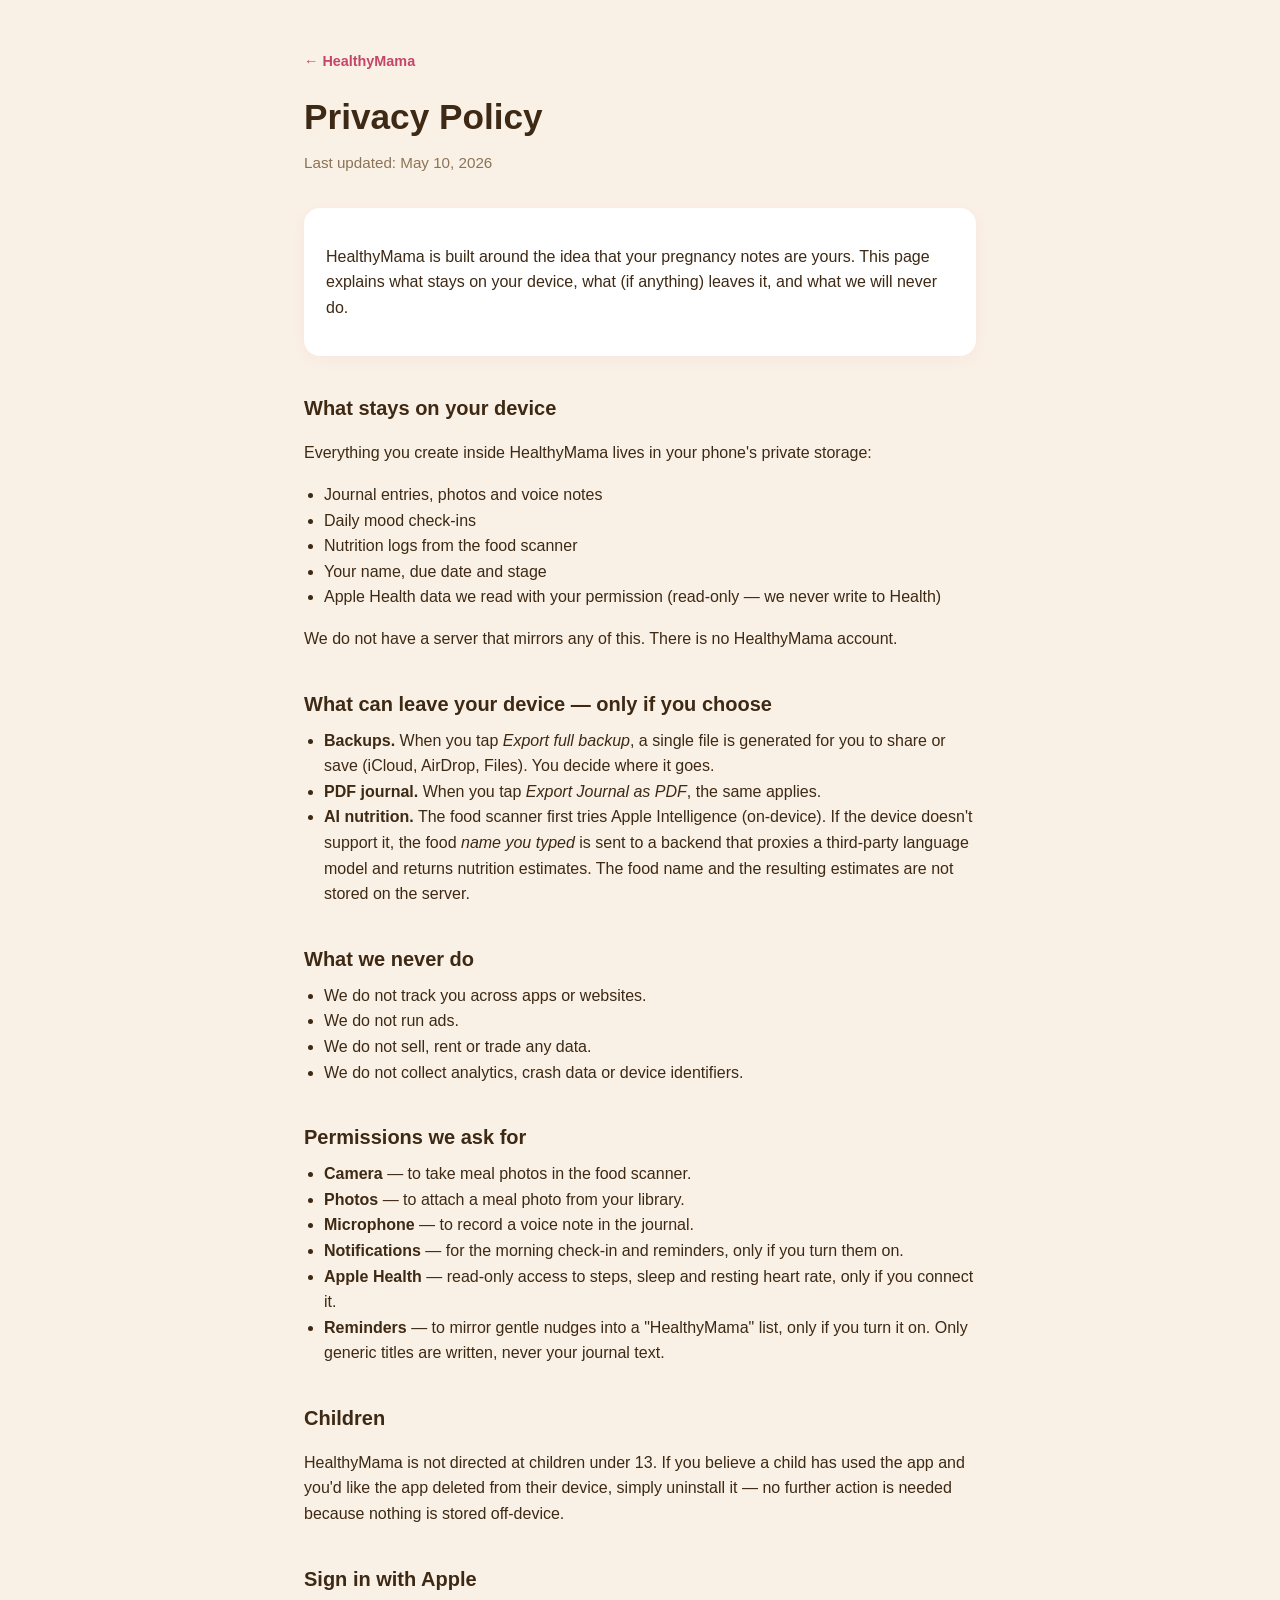
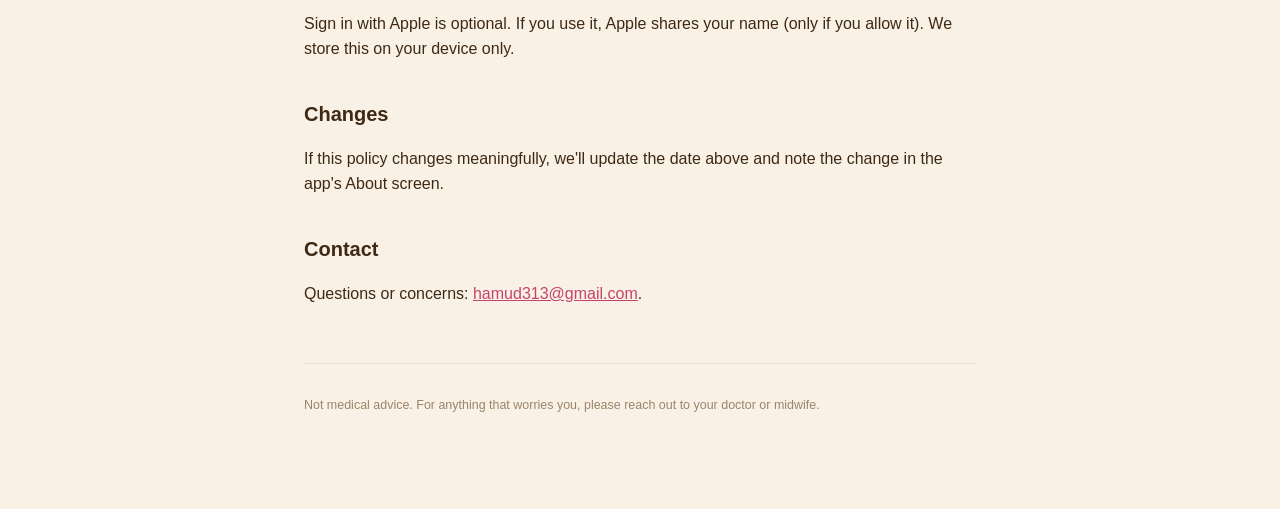
==== privacy.html @ 72d61ea1 "Initial site: index, privacy, terms, support" ====
<!DOCTYPE html>
<html lang="en">
<head>
<meta charset="UTF-8">
<meta name="viewport" content="width=device-width,initial-scale=1">
<title>Privacy Policy · HealthyMama</title>
<link rel="stylesheet" href="style.css">
</head>
<body>
<main class="wrap">
  <header>
    <a class="back" href="index.html">← HealthyMama</a>
    <h1>Privacy Policy</h1>
    <p class="tag">Last updated: May 10, 2026</p>
  </header>

  <section class="card">
    <p>HealthyMama is built around the idea that your pregnancy notes are yours. This page explains what stays on your device, what (if anything) leaves it, and what we will never do.</p>
  </section>

  <h2>What stays on your device</h2>
  <p>Everything you create inside HealthyMama lives in your phone's private storage:</p>
  <ul>
    <li>Journal entries, photos and voice notes</li>
    <li>Daily mood check-ins</li>
    <li>Nutrition logs from the food scanner</li>
    <li>Your name, due date and stage</li>
    <li>Apple Health data we read with your permission (read-only — we never write to Health)</li>
  </ul>
  <p>We do not have a server that mirrors any of this. There is no HealthyMama account.</p>

  <h2>What can leave your device — only if you choose</h2>
  <ul>
    <li><strong>Backups.</strong> When you tap <em>Export full backup</em>, a single file is generated for you to share or save (iCloud, AirDrop, Files). You decide where it goes.</li>
    <li><strong>PDF journal.</strong> When you tap <em>Export Journal as PDF</em>, the same applies.</li>
    <li><strong>AI nutrition.</strong> The food scanner first tries Apple Intelligence (on-device). If the device doesn't support it, the food <em>name you typed</em> is sent to a backend that proxies a third-party language model and returns nutrition estimates. The food name and the resulting estimates are not stored on the server.</li>
  </ul>

  <h2>What we never do</h2>
  <ul>
    <li>We do not track you across apps or websites.</li>
    <li>We do not run ads.</li>
    <li>We do not sell, rent or trade any data.</li>
    <li>We do not collect analytics, crash data or device identifiers.</li>
  </ul>

  <h2>Permissions we ask for</h2>
  <ul>
    <li><strong>Camera</strong> — to take meal photos in the food scanner.</li>
    <li><strong>Photos</strong> — to attach a meal photo from your library.</li>
    <li><strong>Microphone</strong> — to record a voice note in the journal.</li>
    <li><strong>Notifications</strong> — for the morning check-in and reminders, only if you turn them on.</li>
    <li><strong>Apple Health</strong> — read-only access to steps, sleep and resting heart rate, only if you connect it.</li>
    <li><strong>Reminders</strong> — to mirror gentle nudges into a "HealthyMama" list, only if you turn it on. Only generic titles are written, never your journal text.</li>
  </ul>

  <h2>Children</h2>
  <p>HealthyMama is not directed at children under 13. If you believe a child has used the app and you'd like the app deleted from their device, simply uninstall it — no further action is needed because nothing is stored off-device.</p>

  <h2>Sign in with Apple</h2>
  <p>Sign in with Apple is optional. If you use it, Apple shares your name (only if you allow it). We store this on your device only.</p>

  <h2>Changes</h2>
  <p>If this policy changes meaningfully, we'll update the date above and note the change in the app's About screen.</p>

  <h2>Contact</h2>
  <p>Questions or concerns: <a href="mailto:hamud313@gmail.com">hamud313@gmail.com</a>.</p>

  <footer>
    <p class="fine">Not medical advice. For anything that worries you, please reach out to your doctor or midwife.</p>
  </footer>
</main>
</body>
</html>
---- style.css ----
/* HealthyMama legal site — soft cream + deep rose */
:root {
  --cream:  #FAF1E6;
  --rose:   #C44569;
  --pink:   #F4B6C2;
  --taupe:  #8B7355;
  --dark:   #3D2914;
  --blush:  #F8E4E1;
}

* { box-sizing: border-box; }

html, body {
  margin: 0;
  padding: 0;
  font-family: -apple-system, BlinkMacSystemFont, "Segoe UI", "Helvetica Neue", Arial, sans-serif;
  -webkit-font-smoothing: antialiased;
  background: var(--cream);
  color: var(--dark);
  line-height: 1.6;
}

.wrap {
  max-width: 720px;
  margin: 0 auto;
  padding: 48px 24px 80px;
}

header { margin-bottom: 32px; }

header h1 {
  font-size: 2.2rem;
  margin: 8px 0 6px;
  color: var(--dark);
}

.tag {
  margin: 0;
  color: var(--taupe);
  font-size: 0.95rem;
}

.back {
  display: inline-block;
  text-decoration: none;
  color: var(--rose);
  font-weight: 600;
  font-size: 0.9rem;
  margin-bottom: 8px;
}
.back:hover { text-decoration: underline; }

.card {
  background: white;
  border-radius: 16px;
  padding: 20px 22px;
  margin-bottom: 28px;
  box-shadow: 0 4px 18px rgba(196, 69, 105, 0.06);
}

h2 {
  margin-top: 36px;
  margin-bottom: 8px;
  font-size: 1.25rem;
  color: var(--dark);
}

p, li { font-size: 1rem; }

ul {
  padding-left: 20px;
  margin: 8px 0 16px;
}

a {
  color: var(--rose);
}

.links {
  display: flex;
  gap: 14px;
  flex-wrap: wrap;
  margin: 24px 0;
}

.links a {
  display: inline-block;
  background: white;
  padding: 14px 20px;
  border-radius: 999px;
  text-decoration: none;
  color: var(--dark);
  font-weight: 600;
  font-size: 0.95rem;
  box-shadow: 0 2px 10px rgba(196, 69, 105, 0.08);
  transition: transform 0.15s ease;
}
.links a:hover {
  transform: translateY(-1px);
  color: var(--rose);
}

details {
  background: white;
  border-radius: 12px;
  padding: 14px 18px;
  margin-bottom: 10px;
  box-shadow: 0 2px 10px rgba(196, 69, 105, 0.04);
}
details summary {
  cursor: pointer;
  font-weight: 600;
  color: var(--dark);
}
details[open] summary { color: var(--rose); }
details p { margin-top: 10px; }

footer {
  margin-top: 56px;
  padding-top: 20px;
  border-top: 1px solid rgba(139, 115, 85, 0.18);
  color: var(--taupe);
  font-size: 0.85rem;
}

.fine { font-size: 0.78rem; opacity: 0.85; }

@media (max-width: 480px) {
  .wrap { padding: 32px 18px 60px; }
  header h1 { font-size: 1.8rem; }
}
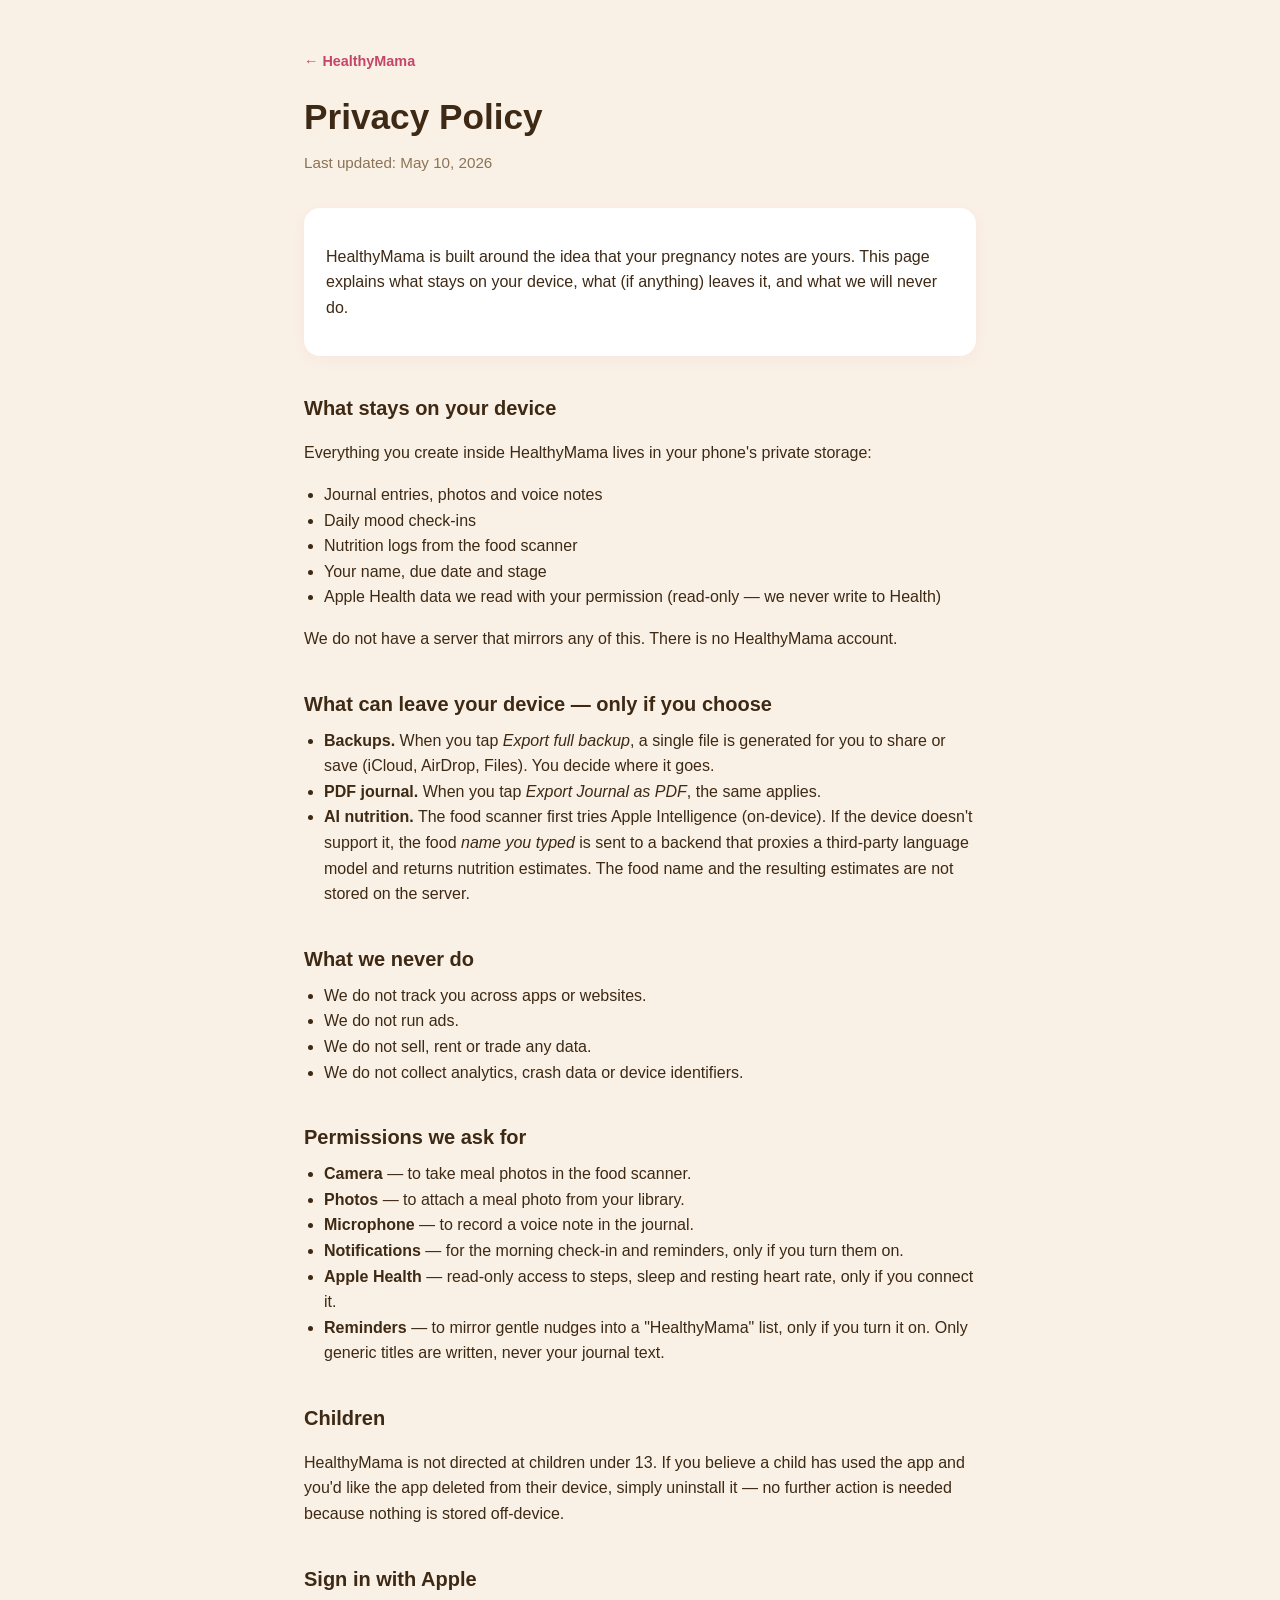
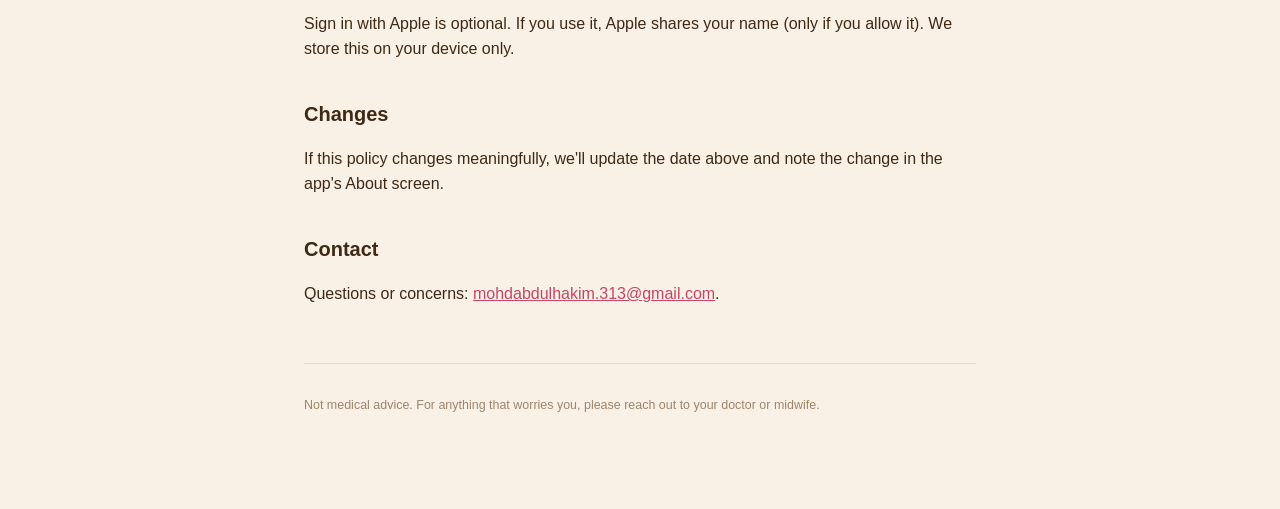
==== commit 1113616d: "chore: swap support email to mohdabdulhakim.313@gmail.com" ====
--- a/privacy.html
+++ b/privacy.html
@@ -64,7 +64,7 @@
   <p>If this policy changes meaningfully, we'll update the date above and note the change in the app's About screen.</p>
 
   <h2>Contact</h2>
-  <p>Questions or concerns: <a href="mailto:hamud313@gmail.com">hamud313@gmail.com</a>.</p>
+  <p>Questions or concerns: <a href="mailto:mohdabdulhakim.313@gmail.com">mohdabdulhakim.313@gmail.com</a>.</p>
 
   <footer>
     <p class="fine">Not medical advice. For anything that worries you, please reach out to your doctor or midwife.</p>
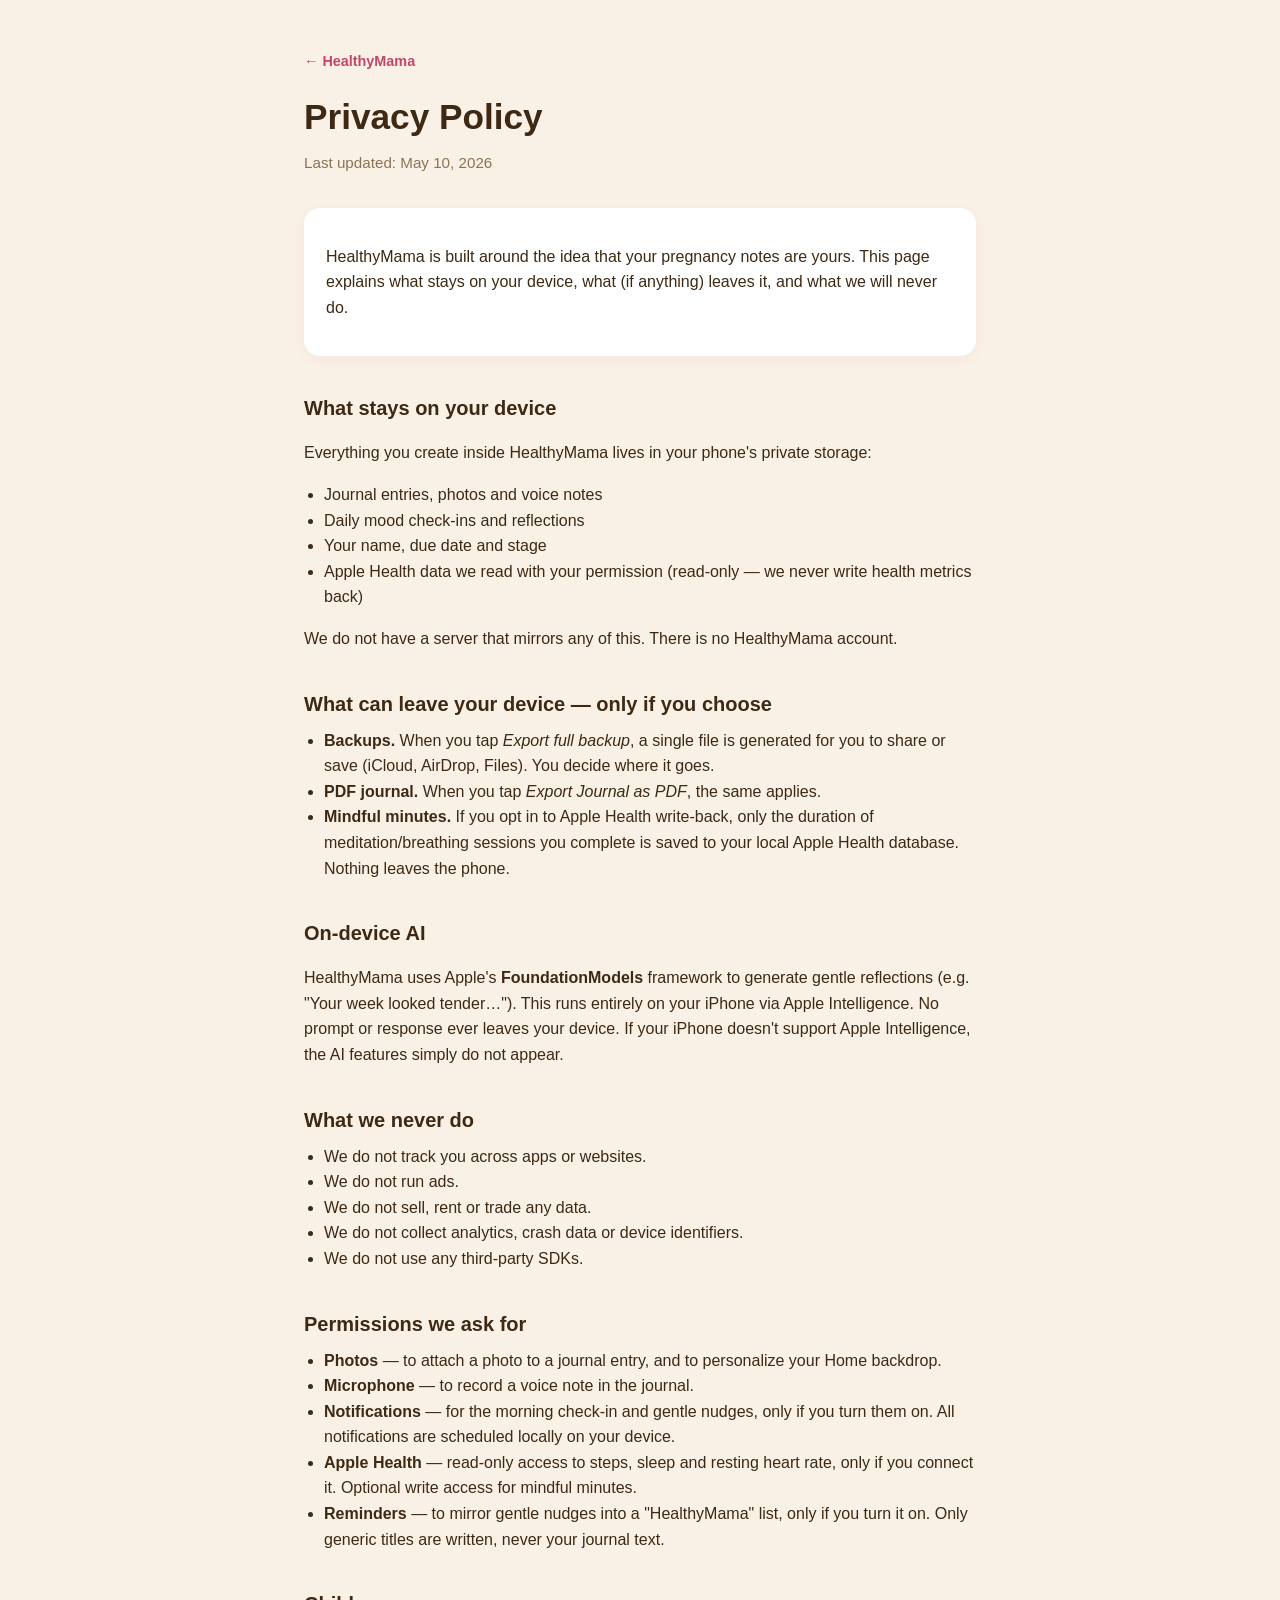
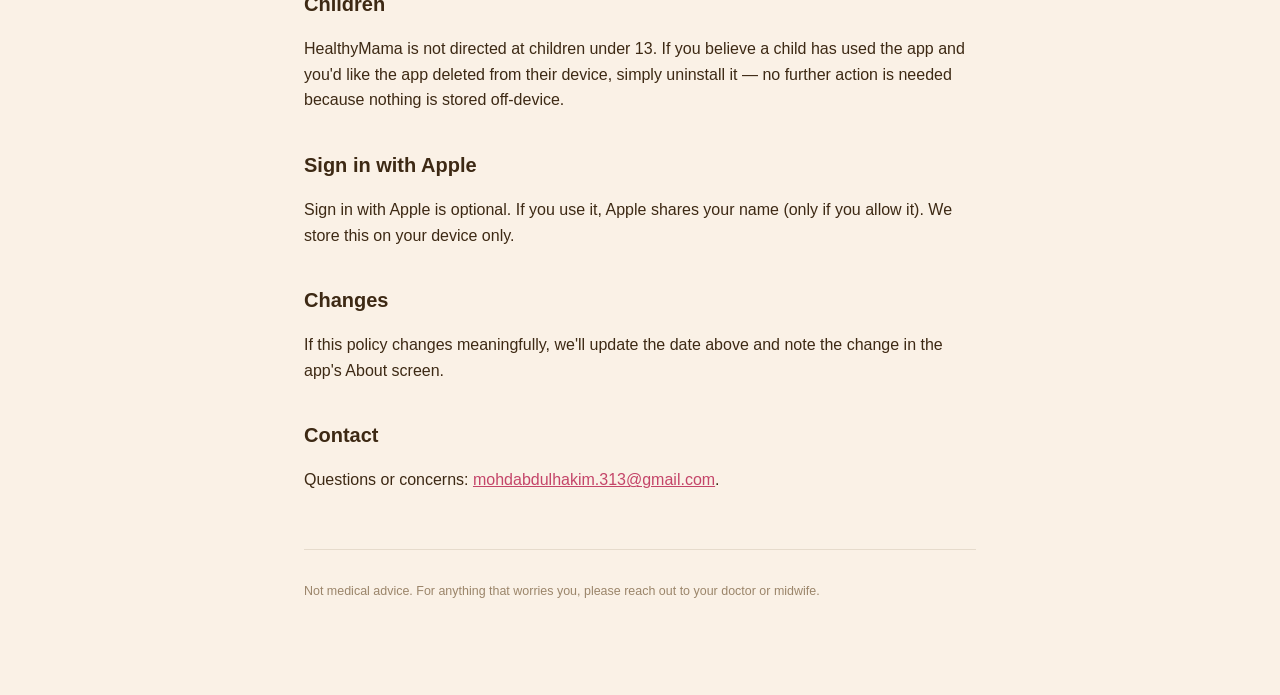
==== commit 7b7d2d0e: "docs: refresh privacy + support to match v1.2 \u2014 nutrition removed, on-device AI, no camera, min" ====
--- a/privacy.html
+++ b/privacy.html
@@ -22,10 +22,9 @@
   <p>Everything you create inside HealthyMama lives in your phone's private storage:</p>
   <ul>
     <li>Journal entries, photos and voice notes</li>
-    <li>Daily mood check-ins</li>
-    <li>Nutrition logs from the food scanner</li>
+    <li>Daily mood check-ins and reflections</li>
     <li>Your name, due date and stage</li>
-    <li>Apple Health data we read with your permission (read-only — we never write to Health)</li>
+    <li>Apple Health data we read with your permission (read-only — we never write health metrics back)</li>
   </ul>
   <p>We do not have a server that mirrors any of this. There is no HealthyMama account.</p>
 
@@ -33,8 +32,11 @@
   <ul>
     <li><strong>Backups.</strong> When you tap <em>Export full backup</em>, a single file is generated for you to share or save (iCloud, AirDrop, Files). You decide where it goes.</li>
     <li><strong>PDF journal.</strong> When you tap <em>Export Journal as PDF</em>, the same applies.</li>
-    <li><strong>AI nutrition.</strong> The food scanner first tries Apple Intelligence (on-device). If the device doesn't support it, the food <em>name you typed</em> is sent to a backend that proxies a third-party language model and returns nutrition estimates. The food name and the resulting estimates are not stored on the server.</li>
+    <li><strong>Mindful minutes.</strong> If you opt in to Apple Health write-back, only the duration of meditation/breathing sessions you complete is saved to your local Apple Health database. Nothing leaves the phone.</li>
   </ul>
+
+  <h2>On-device AI</h2>
+  <p>HealthyMama uses Apple's <strong>FoundationModels</strong> framework to generate gentle reflections (e.g. "Your week looked tender…"). This runs entirely on your iPhone via Apple Intelligence. No prompt or response ever leaves your device. If your iPhone doesn't support Apple Intelligence, the AI features simply do not appear.</p>
 
   <h2>What we never do</h2>
   <ul>
@@ -42,15 +44,15 @@
     <li>We do not run ads.</li>
     <li>We do not sell, rent or trade any data.</li>
     <li>We do not collect analytics, crash data or device identifiers.</li>
+    <li>We do not use any third-party SDKs.</li>
   </ul>
 
   <h2>Permissions we ask for</h2>
   <ul>
-    <li><strong>Camera</strong> — to take meal photos in the food scanner.</li>
-    <li><strong>Photos</strong> — to attach a meal photo from your library.</li>
+    <li><strong>Photos</strong> — to attach a photo to a journal entry, and to personalize your Home backdrop.</li>
     <li><strong>Microphone</strong> — to record a voice note in the journal.</li>
-    <li><strong>Notifications</strong> — for the morning check-in and reminders, only if you turn them on.</li>
-    <li><strong>Apple Health</strong> — read-only access to steps, sleep and resting heart rate, only if you connect it.</li>
+    <li><strong>Notifications</strong> — for the morning check-in and gentle nudges, only if you turn them on. All notifications are scheduled locally on your device.</li>
+    <li><strong>Apple Health</strong> — read-only access to steps, sleep and resting heart rate, only if you connect it. Optional write access for mindful minutes.</li>
     <li><strong>Reminders</strong> — to mirror gentle nudges into a "HealthyMama" list, only if you turn it on. Only generic titles are written, never your journal text.</li>
   </ul>
 
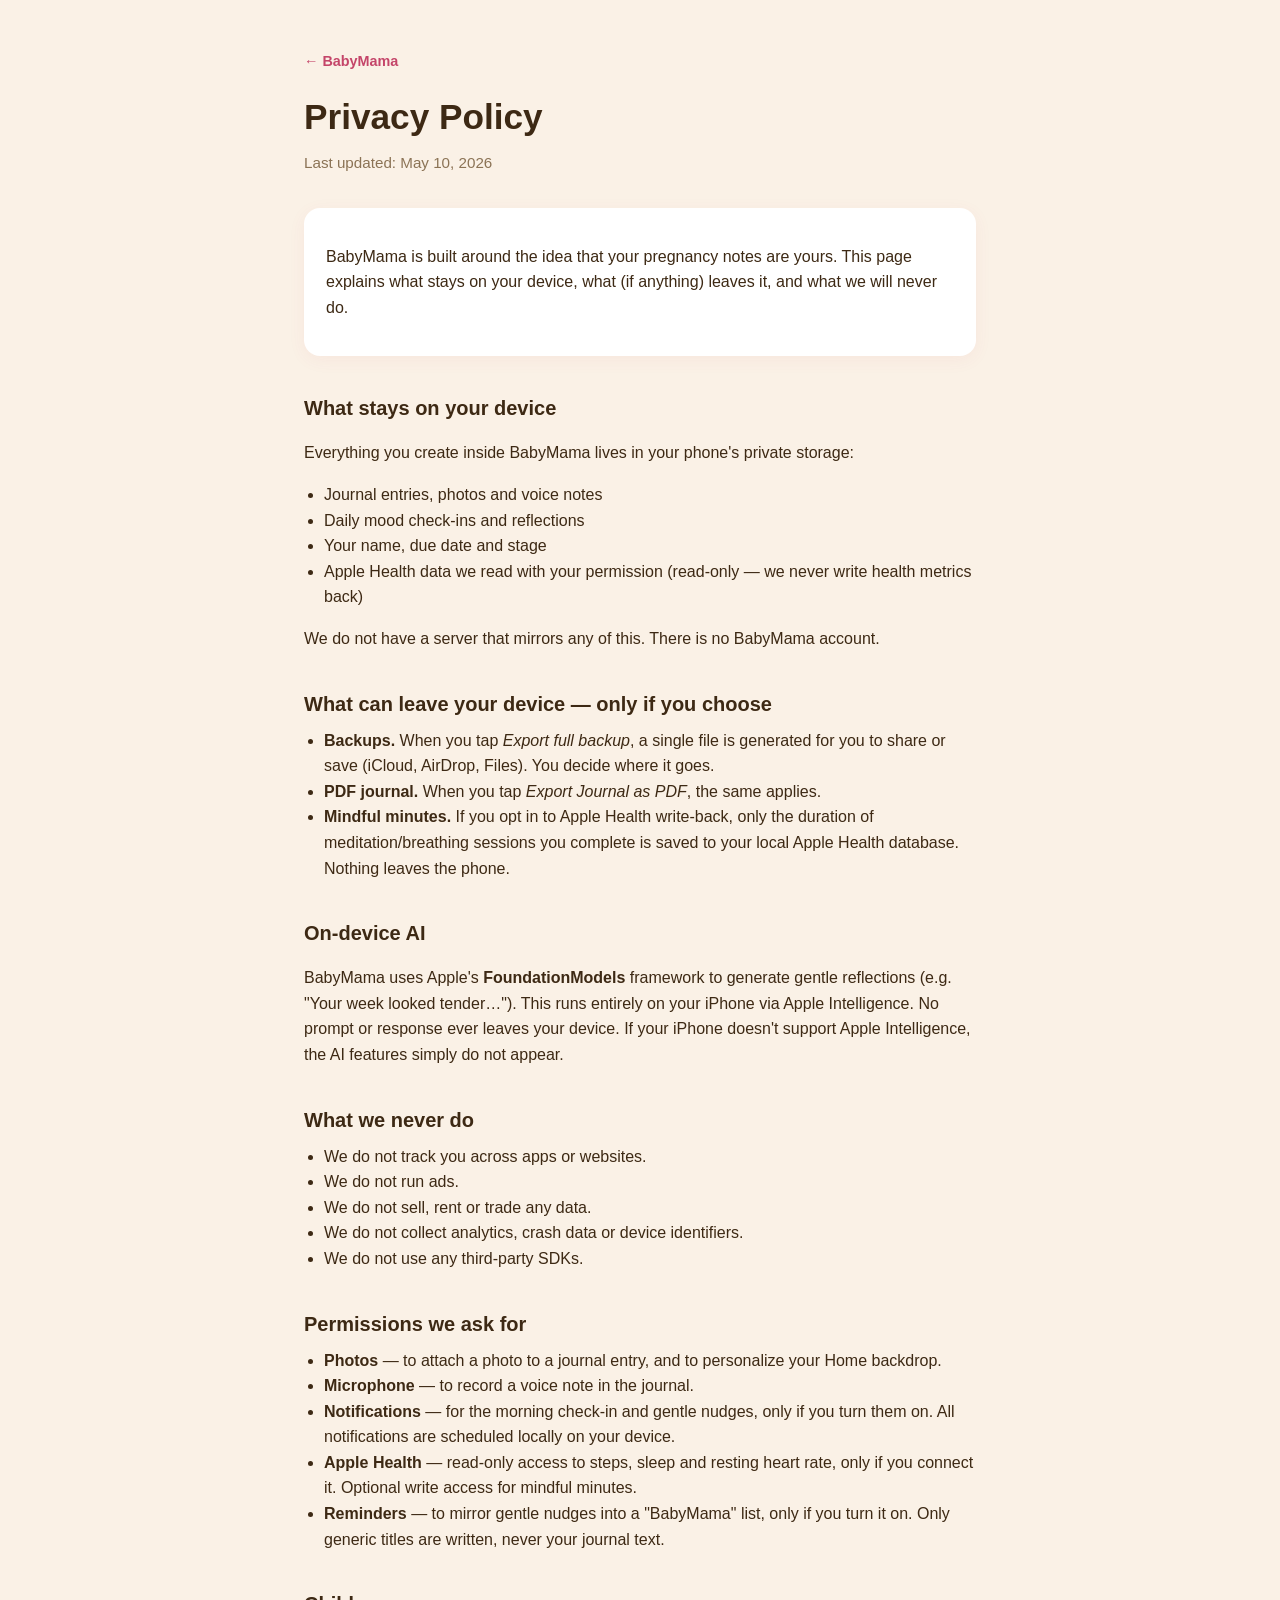
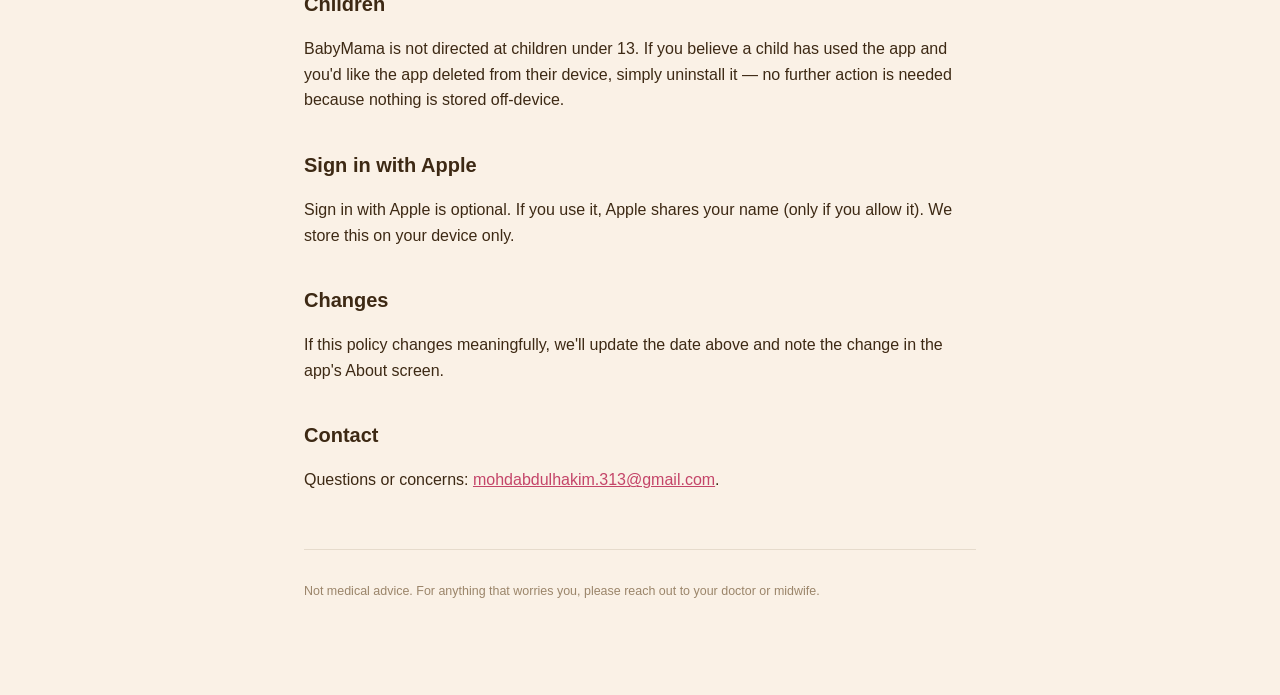
==== commit afad527f: "rebrand: HealthyMama -> BabyMama" ====
--- a/privacy.html
+++ b/privacy.html
@@ -3,30 +3,30 @@
 <head>
 <meta charset="UTF-8">
 <meta name="viewport" content="width=device-width,initial-scale=1">
-<title>Privacy Policy · HealthyMama</title>
+<title>Privacy Policy · BabyMama</title>
 <link rel="stylesheet" href="style.css">
 </head>
 <body>
 <main class="wrap">
   <header>
-    <a class="back" href="index.html">← HealthyMama</a>
+    <a class="back" href="index.html">← BabyMama</a>
     <h1>Privacy Policy</h1>
     <p class="tag">Last updated: May 10, 2026</p>
   </header>
 
   <section class="card">
-    <p>HealthyMama is built around the idea that your pregnancy notes are yours. This page explains what stays on your device, what (if anything) leaves it, and what we will never do.</p>
+    <p>BabyMama is built around the idea that your pregnancy notes are yours. This page explains what stays on your device, what (if anything) leaves it, and what we will never do.</p>
   </section>
 
   <h2>What stays on your device</h2>
-  <p>Everything you create inside HealthyMama lives in your phone's private storage:</p>
+  <p>Everything you create inside BabyMama lives in your phone's private storage:</p>
   <ul>
     <li>Journal entries, photos and voice notes</li>
     <li>Daily mood check-ins and reflections</li>
     <li>Your name, due date and stage</li>
     <li>Apple Health data we read with your permission (read-only — we never write health metrics back)</li>
   </ul>
-  <p>We do not have a server that mirrors any of this. There is no HealthyMama account.</p>
+  <p>We do not have a server that mirrors any of this. There is no BabyMama account.</p>
 
   <h2>What can leave your device — only if you choose</h2>
   <ul>
@@ -36,7 +36,7 @@
   </ul>
 
   <h2>On-device AI</h2>
-  <p>HealthyMama uses Apple's <strong>FoundationModels</strong> framework to generate gentle reflections (e.g. "Your week looked tender…"). This runs entirely on your iPhone via Apple Intelligence. No prompt or response ever leaves your device. If your iPhone doesn't support Apple Intelligence, the AI features simply do not appear.</p>
+  <p>BabyMama uses Apple's <strong>FoundationModels</strong> framework to generate gentle reflections (e.g. "Your week looked tender…"). This runs entirely on your iPhone via Apple Intelligence. No prompt or response ever leaves your device. If your iPhone doesn't support Apple Intelligence, the AI features simply do not appear.</p>
 
   <h2>What we never do</h2>
   <ul>
@@ -53,11 +53,11 @@
     <li><strong>Microphone</strong> — to record a voice note in the journal.</li>
     <li><strong>Notifications</strong> — for the morning check-in and gentle nudges, only if you turn them on. All notifications are scheduled locally on your device.</li>
     <li><strong>Apple Health</strong> — read-only access to steps, sleep and resting heart rate, only if you connect it. Optional write access for mindful minutes.</li>
-    <li><strong>Reminders</strong> — to mirror gentle nudges into a "HealthyMama" list, only if you turn it on. Only generic titles are written, never your journal text.</li>
+    <li><strong>Reminders</strong> — to mirror gentle nudges into a "BabyMama" list, only if you turn it on. Only generic titles are written, never your journal text.</li>
   </ul>
 
   <h2>Children</h2>
-  <p>HealthyMama is not directed at children under 13. If you believe a child has used the app and you'd like the app deleted from their device, simply uninstall it — no further action is needed because nothing is stored off-device.</p>
+  <p>BabyMama is not directed at children under 13. If you believe a child has used the app and you'd like the app deleted from their device, simply uninstall it — no further action is needed because nothing is stored off-device.</p>
 
   <h2>Sign in with Apple</h2>
   <p>Sign in with Apple is optional. If you use it, Apple shares your name (only if you allow it). We store this on your device only.</p>
--- a/style.css
+++ b/style.css
@@ -1,4 +1,4 @@
-/* HealthyMama legal site — soft cream + deep rose */
+/* BabyMama legal site — soft cream + deep rose */
 :root {
   --cream:  #FAF1E6;
   --rose:   #C44569;
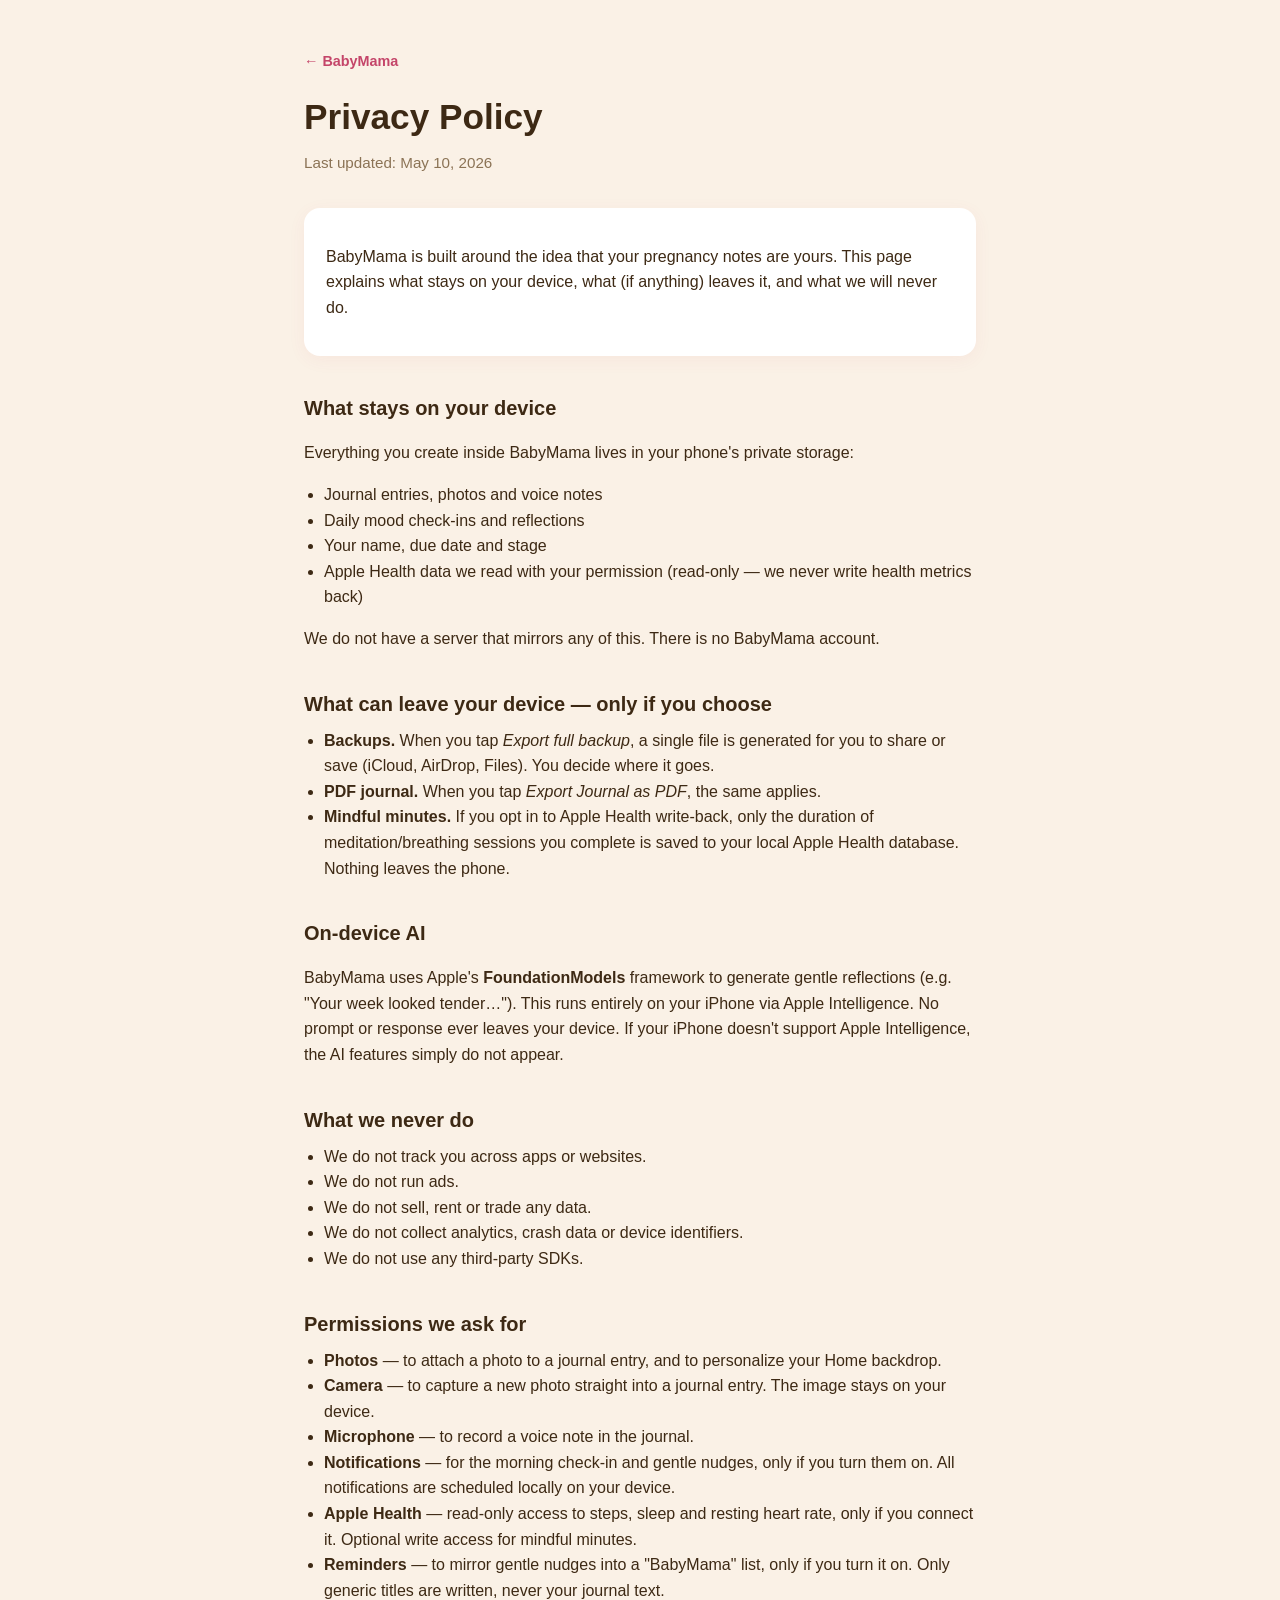
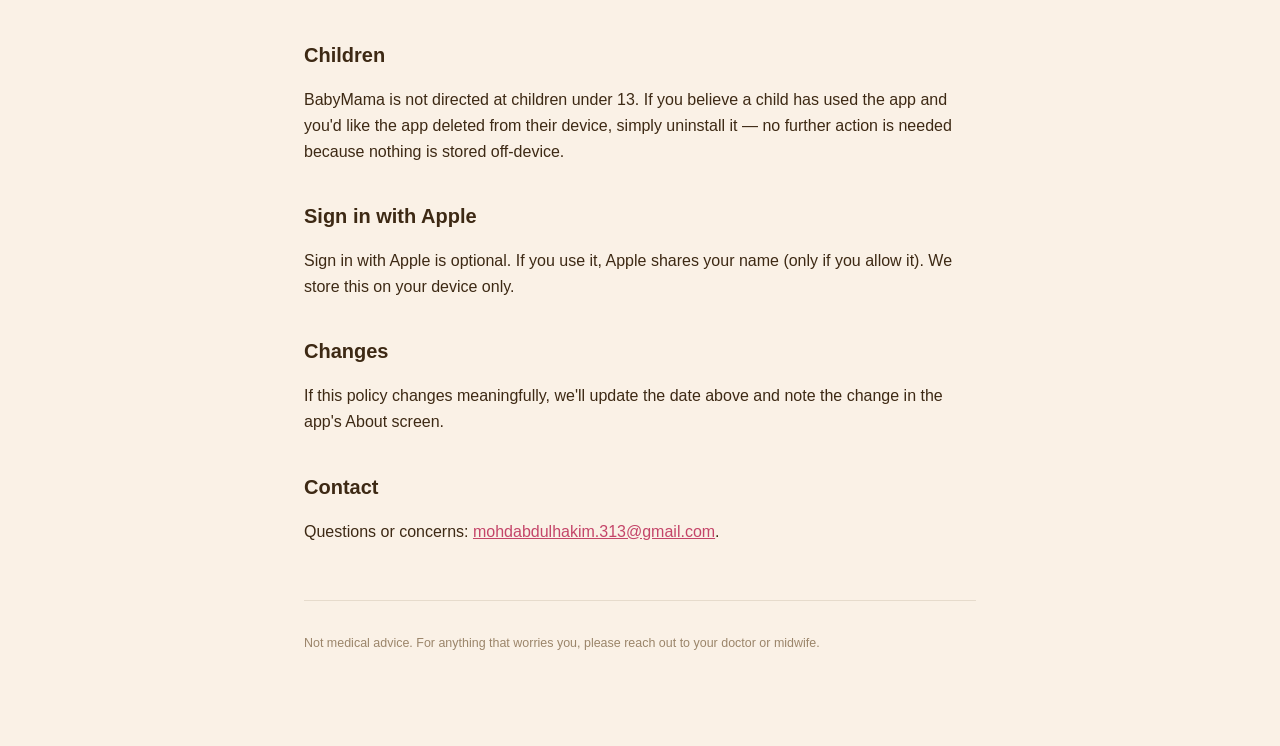
==== commit 14aa8094: "privacy: disclose Camera permission for in-journal photo capture" ====
--- a/privacy.html
+++ b/privacy.html
@@ -50,6 +50,7 @@
   <h2>Permissions we ask for</h2>
   <ul>
     <li><strong>Photos</strong> — to attach a photo to a journal entry, and to personalize your Home backdrop.</li>
+    <li><strong>Camera</strong> — to capture a new photo straight into a journal entry. The image stays on your device.</li>
     <li><strong>Microphone</strong> — to record a voice note in the journal.</li>
     <li><strong>Notifications</strong> — for the morning check-in and gentle nudges, only if you turn them on. All notifications are scheduled locally on your device.</li>
     <li><strong>Apple Health</strong> — read-only access to steps, sleep and resting heart rate, only if you connect it. Optional write access for mindful minutes.</li>
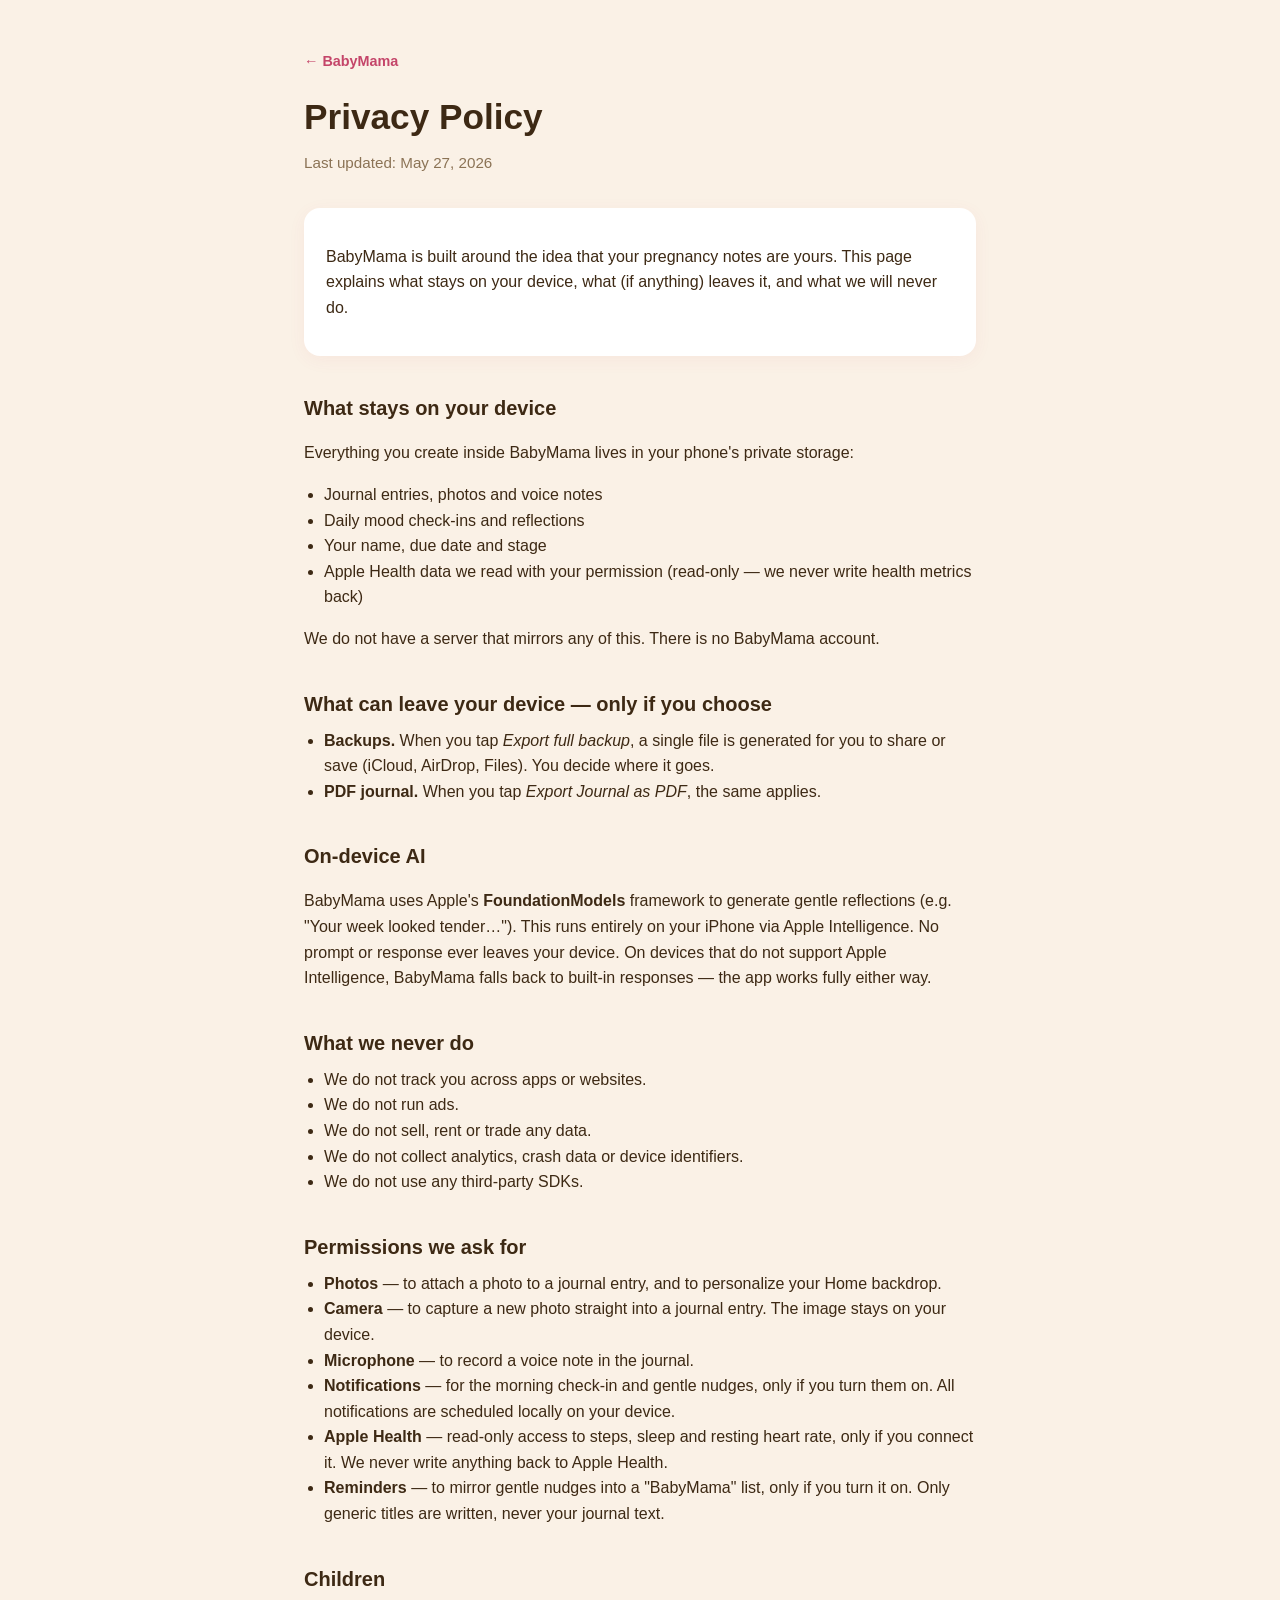
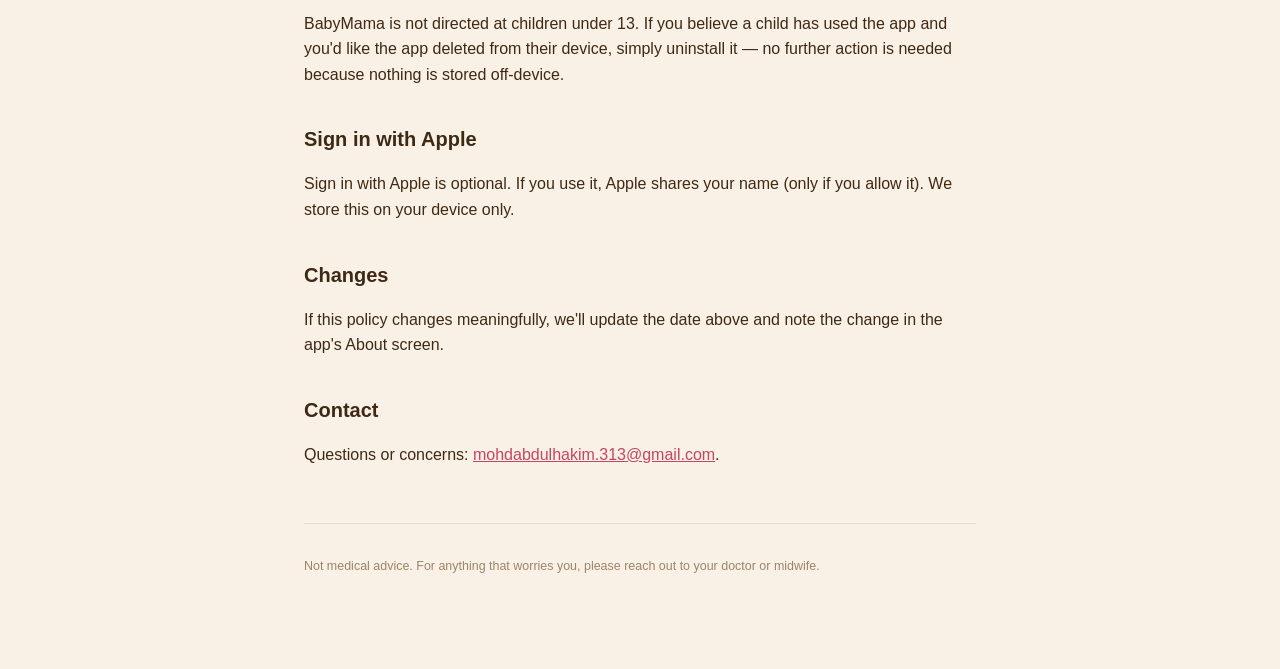
==== commit 2dc770f4: "fix: sync site with v1.2 free launch - Remove false HealthKit write-back / mindful minutes claim fro" ====
--- a/privacy.html
+++ b/privacy.html
@@ -11,7 +11,7 @@
   <header>
     <a class="back" href="index.html">← BabyMama</a>
     <h1>Privacy Policy</h1>
-    <p class="tag">Last updated: May 10, 2026</p>
+    <p class="tag">Last updated: May 27, 2026</p>
   </header>
 
   <section class="card">
@@ -32,11 +32,10 @@
   <ul>
     <li><strong>Backups.</strong> When you tap <em>Export full backup</em>, a single file is generated for you to share or save (iCloud, AirDrop, Files). You decide where it goes.</li>
     <li><strong>PDF journal.</strong> When you tap <em>Export Journal as PDF</em>, the same applies.</li>
-    <li><strong>Mindful minutes.</strong> If you opt in to Apple Health write-back, only the duration of meditation/breathing sessions you complete is saved to your local Apple Health database. Nothing leaves the phone.</li>
   </ul>
 
   <h2>On-device AI</h2>
-  <p>BabyMama uses Apple's <strong>FoundationModels</strong> framework to generate gentle reflections (e.g. "Your week looked tender…"). This runs entirely on your iPhone via Apple Intelligence. No prompt or response ever leaves your device. If your iPhone doesn't support Apple Intelligence, the AI features simply do not appear.</p>
+  <p>BabyMama uses Apple's <strong>FoundationModels</strong> framework to generate gentle reflections (e.g. "Your week looked tender…"). This runs entirely on your iPhone via Apple Intelligence. No prompt or response ever leaves your device. On devices that do not support Apple Intelligence, BabyMama falls back to built-in responses — the app works fully either way.</p>
 
   <h2>What we never do</h2>
   <ul>
@@ -53,7 +52,7 @@
     <li><strong>Camera</strong> — to capture a new photo straight into a journal entry. The image stays on your device.</li>
     <li><strong>Microphone</strong> — to record a voice note in the journal.</li>
     <li><strong>Notifications</strong> — for the morning check-in and gentle nudges, only if you turn them on. All notifications are scheduled locally on your device.</li>
-    <li><strong>Apple Health</strong> — read-only access to steps, sleep and resting heart rate, only if you connect it. Optional write access for mindful minutes.</li>
+    <li><strong>Apple Health</strong> — read-only access to steps, sleep and resting heart rate, only if you connect it. We never write anything back to Apple Health.</li>
     <li><strong>Reminders</strong> — to mirror gentle nudges into a "BabyMama" list, only if you turn it on. Only generic titles are written, never your journal text.</li>
   </ul>
 
